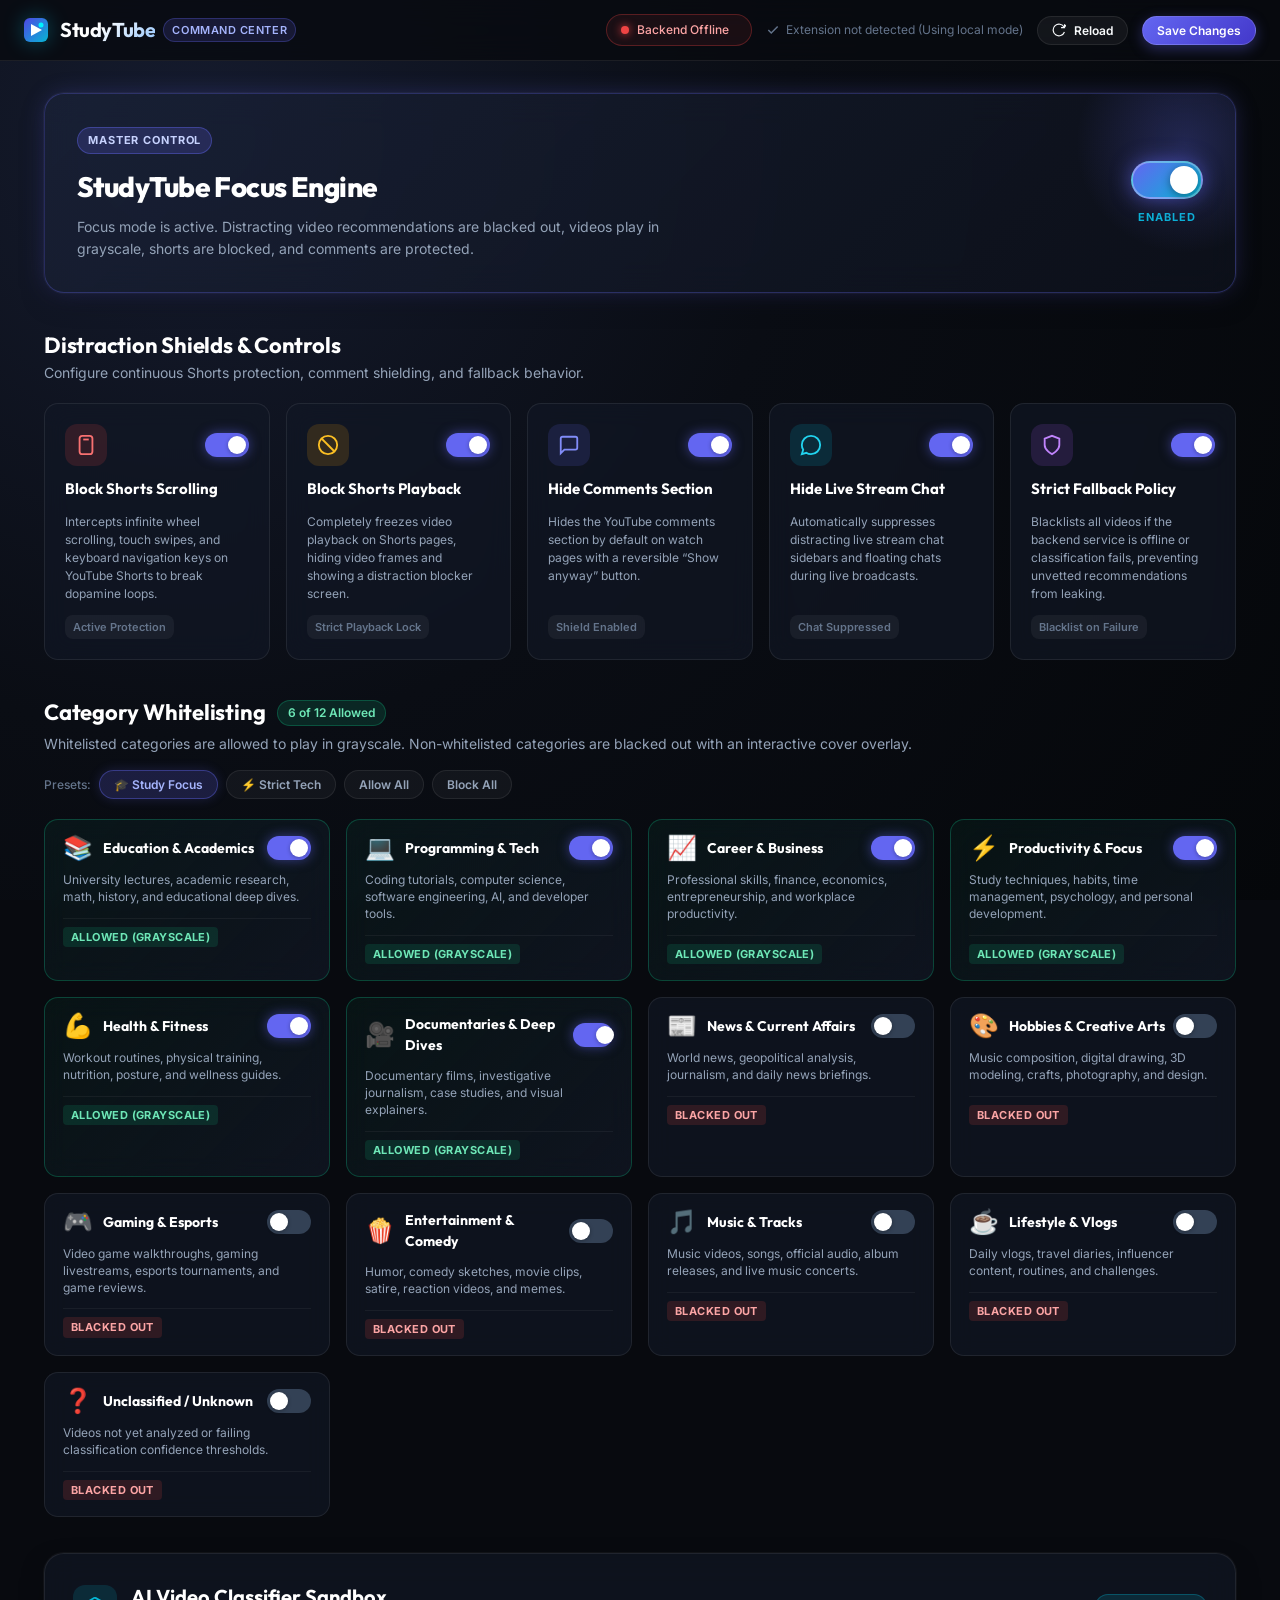
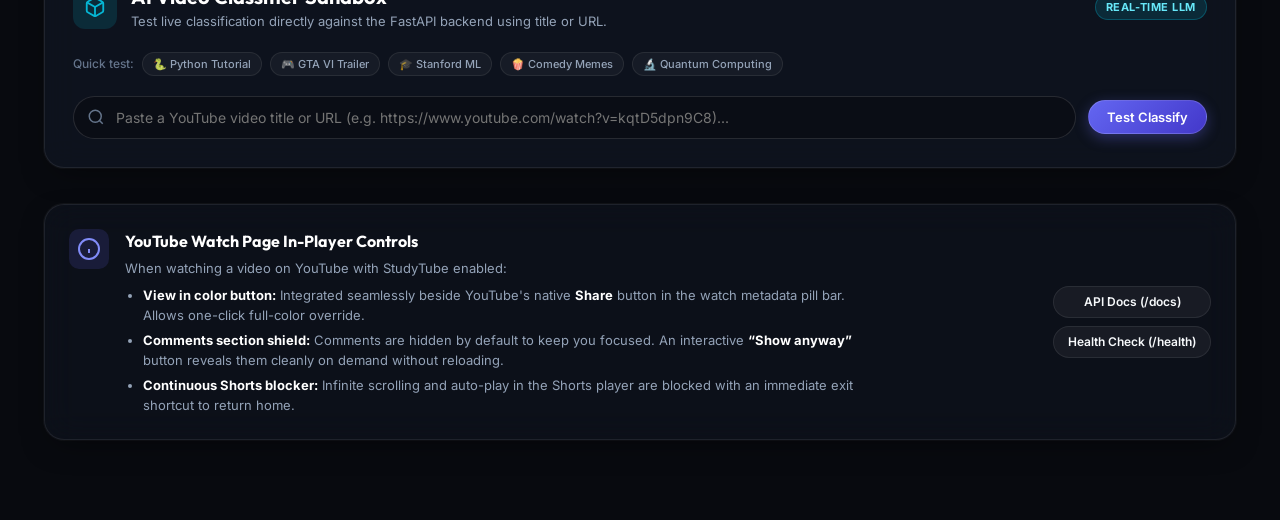
==== frontend/index.html @ 2fc5b1a6 "feat: integrate local LLM (Ollama), sequential queue, YouTube Shorts shield, and web dashboard" ====
<!DOCTYPE html>
<html lang="en">
<head>
  <meta charset="UTF-8">
  <meta name="viewport" content="width=device-width, initial-scale=1.0">
  <meta name="description" content="StudyTube Command Center — Control YouTube focus mode, shorts blocking, comments shield, and category whitelisting in real-time.">
  <meta name="studytube-app" content="true">
  <title>StudyTube — Focus & Extension Control Dashboard</title>
  <link rel="preconnect" href="https://fonts.googleapis.com">
  <link rel="preconnect" href="https://fonts.gstatic.com" crossorigin>
  <link href="https://fonts.googleapis.com/css2?family=Inter:wght@300;400;500;600;700;800&family=Outfit:wght@500;600;700;800&display=swap" rel="stylesheet">
  <link rel="stylesheet" href="style.css">
</head>
<body>
  <!-- Top Navigation Header -->
  <header class="app-header">
    <div class="header-container">
      <div class="brand-group">
        <div class="brand-logo">
          <svg width="24" height="24" viewBox="0 0 24 24" fill="none" xmlns="http://www.w3.org/2000/svg">
            <rect width="24" height="24" rx="6" fill="url(#logo-grad)"/>
            <path d="M7 6L18 12L7 18V6Z" fill="white"/>
            <circle cx="17" cy="7" r="2.5" fill="#00f2fe"/>
            <defs>
              <linearGradient id="logo-grad" x1="0" y1="0" x2="24" y2="24" gradientUnits="userSpaceOnUse">
                <stop stop-color="#4f46e5"/>
                <stop offset="1" stop-color="#06b6d4"/>
              </linearGradient>
            </defs>
          </svg>
        </div>
        <div class="brand-text">
          <h1 class="brand-title">StudyTube</h1>
          <span class="brand-badge">Command Center</span>
        </div>
      </div>

      <div class="header-actions">
        <!-- Live Connection Status Pill -->
        <div class="connection-status checking" id="connectionStatusPill" title="FastAPI Backend Health">
          <span class="status-indicator-dot"></span>
          <span class="status-label" id="connectionStatusLabel">Checking backend...</span>
          <span class="latency-label" id="connectionLatencyLabel"></span>
        </div>

        <!-- Sync Indicator -->
        <div class="sync-status" id="syncStatusIndicator">
          <svg width="14" height="14" viewBox="0 0 24 24" fill="none" stroke="currentColor" stroke-width="2.5">
            <polyline points="20 6 9 17 4 12"></polyline>
          </svg>
          <span id="syncStatusText">Synced with extension</span>
        </div>

        <!-- Action Buttons -->
        <button type="button" class="btn btn-secondary btn-sm" id="reloadSettingsBtn" title="Refresh settings from server">
          <svg width="14" height="14" viewBox="0 0 24 24" fill="none" stroke="currentColor" stroke-width="2">
            <path d="M21.5 2v6h-6M21.34 15.57a10 10 0 1 1-.57-8.38l5.67-5.67"/>
          </svg>
          Reload
        </button>
        <button type="button" class="btn btn-primary btn-sm" id="saveAllBtn">
          Save Changes
        </button>
      </div>
    </div>
  </header>

  <!-- Main Content Container -->
  <main class="main-layout">
    <!-- Master Switch Hero Card -->
    <section class="card hero-master-card" id="masterHeroCard">
      <div class="hero-master-content">
        <div class="hero-badge">Master Control</div>
        <h2 class="hero-master-title">StudyTube Focus Engine</h2>
        <p class="hero-master-desc" id="masterStatusDesc">
          Focus mode is active. Distracting video recommendations are blacked out, videos play in grayscale, shorts are blocked, and comments are protected.
        </p>
      </div>
      <div class="hero-master-switch-container">
        <label class="master-switch-label" for="studytubeEnabledToggle">
          <input type="checkbox" id="studytubeEnabledToggle" checked>
          <span class="master-switch-slider"></span>
        </label>
        <span class="master-state-text" id="masterStateText">ENABLED</span>
      </div>
    </section>

    <!-- Core Distraction Shields -->
    <section class="section-block">
      <div class="section-header-row">
        <div>
          <h2 class="section-title">Distraction Shields &amp; Controls</h2>
          <p class="section-subtitle">Configure continuous Shorts protection, comment shielding, and fallback behavior.</p>
        </div>
      </div>

      <div class="shields-grid">
        <!-- Shorts Scrolling Blocker -->
        <div class="shield-card">
          <div class="shield-header">
            <div class="shield-icon shield-icon-shorts">
              <svg width="22" height="22" viewBox="0 0 24 24" fill="none" stroke="currentColor" stroke-width="2">
                <rect x="5" y="2" width="14" height="20" rx="3"></rect>
                <line x1="12" y1="18" x2="12" y2="18.01"></line>
                <line x1="9" y1="6" x2="15" y2="6"></line>
              </svg>
            </div>
            <label class="toggle-switch">
              <input type="checkbox" id="blockShortsScrollToggle" checked>
              <span class="toggle-slider"></span>
            </label>
          </div>
          <h3 class="shield-title">Block Shorts Scrolling</h3>
          <p class="shield-desc">
            Intercepts infinite wheel scrolling, touch swipes, and keyboard navigation keys on YouTube Shorts to break dopamine loops.
          </p>
          <div class="shield-tag" id="tagShortsScroll">Active Protection</div>
        </div>

        <!-- Shorts Playback Blocker -->
        <div class="shield-card">
          <div class="shield-header">
            <div class="shield-icon shield-icon-playback">
              <svg width="22" height="22" viewBox="0 0 24 24" fill="none" stroke="currentColor" stroke-width="2">
                <circle cx="12" cy="12" r="10"></circle>
                <line x1="4.93" y1="4.93" x2="19.07" y2="19.07"></line>
              </svg>
            </div>
            <label class="toggle-switch">
              <input type="checkbox" id="blockShortsPlaybackToggle" checked>
              <span class="toggle-slider"></span>
            </label>
          </div>
          <h3 class="shield-title">Block Shorts Playback</h3>
          <p class="shield-desc">
            Completely freezes video playback on Shorts pages, hiding video frames and showing a distraction blocker screen.
          </p>
          <div class="shield-tag" id="tagShortsPlayback">Strict Playback Lock</div>
        </div>

        <!-- Comments Shield -->
        <div class="shield-card">
          <div class="shield-header">
            <div class="shield-icon shield-icon-comments">
              <svg width="22" height="22" viewBox="0 0 24 24" fill="none" stroke="currentColor" stroke-width="2">
                <path d="M21 15a2 2 0 0 1-2 2H7l-4 4V5a2 2 0 0 1 2-2h14a2 2 0 0 1 2 2z"></path>
              </svg>
            </div>
            <label class="toggle-switch">
              <input type="checkbox" id="hideCommentsToggle" checked>
              <span class="toggle-slider"></span>
            </label>
          </div>
          <h3 class="shield-title">Hide Comments Section</h3>
          <p class="shield-desc">
            Hides the YouTube comments section by default on watch pages with a reversible &ldquo;Show anyway&rdquo; button.
          </p>
          <div class="shield-tag" id="tagComments">Shield Enabled</div>
        </div>

        <!-- Live Chat Shield -->
        <div class="shield-card">
          <div class="shield-header">
            <div class="shield-icon shield-icon-chat">
              <svg width="22" height="22" viewBox="0 0 24 24" fill="none" stroke="currentColor" stroke-width="2">
                <path d="M12 2a10 10 0 0 0-10 10c0 1.9.5 3.7 1.5 5.2L2 22l4.9-1.5C8.3 21.5 10.1 22 12 22a10 10 0 0 0 10-10A10 10 0 0 0 12 2z"></path>
              </svg>
            </div>
            <label class="toggle-switch">
              <input type="checkbox" id="hideLiveChatToggle" checked>
              <span class="toggle-slider"></span>
            </label>
          </div>
          <h3 class="shield-title">Hide Live Stream Chat</h3>
          <p class="shield-desc">
            Automatically suppresses distracting live stream chat sidebars and floating chats during live broadcasts.
          </p>
          <div class="shield-tag" id="tagLiveChat">Chat Suppressed</div>
        </div>

        <!-- Strict Fallback Policy -->
        <div class="shield-card">
          <div class="shield-header">
            <div class="shield-icon shield-icon-fallback">
              <svg width="22" height="22" viewBox="0 0 24 24" fill="none" stroke="currentColor" stroke-width="2">
                <path d="M12 22s8-4 8-10V5l-8-3-8 3v7c0 6 8 10 8 10z"></path>
              </svg>
            </div>
            <label class="toggle-switch">
              <input type="checkbox" id="strictFallbackToggle" checked>
              <span class="toggle-slider"></span>
            </label>
          </div>
          <h3 class="shield-title">Strict Fallback Policy</h3>
          <p class="shield-desc">
            Blacklists all videos if the backend service is offline or classification fails, preventing unvetted recommendations from leaking.
          </p>
          <div class="shield-tag" id="tagFallback">Blacklist on Failure</div>
        </div>
      </div>
    </section>

    <!-- Category Whitelisting Management -->
    <section class="section-block">
      <div class="section-header-row">
        <div>
          <div class="title-with-badge">
            <h2 class="section-title">Category Whitelisting</h2>
            <span class="counter-badge" id="whitelistCounterBadge">6 of 12 Allowed</span>
          </div>
          <p class="section-subtitle">
            Whitelisted categories are allowed to play in grayscale. Non-whitelisted categories are blacked out with an interactive cover overlay.
          </p>
        </div>

        <!-- Presets Buttons -->
        <div class="presets-toolbar">
          <span class="presets-label">Presets:</span>
          <button type="button" class="preset-pill active" id="presetStudyBtn">🎓 Study Focus</button>
          <button type="button" class="preset-pill" id="presetStrictBtn">⚡ Strict Tech</button>
          <button type="button" class="preset-pill" id="presetAllowAllBtn">Allow All</button>
          <button type="button" class="preset-pill" id="presetBlockAllBtn">Block All</button>
        </div>
      </div>

      <!-- Categories Responsive Grid -->
      <div class="categories-grid" id="categoriesGrid">
        <!-- Rendered dynamically by app.js -->
      </div>
    </section>

    <!-- Live Classifier Sandbox & Testing Tool -->
    <section class="section-block">
      <div class="card sandbox-card">
        <div class="sandbox-header">
          <div class="sandbox-title-group">
            <div class="sandbox-icon">
              <svg width="22" height="22" viewBox="0 0 24 24" fill="none" stroke="currentColor" stroke-width="2">
                <path d="M21 16V8a2 2 0 0 0-1-1.73l-7-4a2 2 0 0 0-2 0l-7 4A2 2 0 0 0 3 8v8a2 2 0 0 0 1 1.73l7 4a2 2 0 0 0 2 0l7-4A2 2 0 0 0 21 16z"></path>
                <polyline points="3.27 6.96 12 12.01 20.73 6.96"></polyline>
                <line x1="12" y1="22.08" x2="12" y2="12"></line>
              </svg>
            </div>
            <div>
              <h2 class="sandbox-heading">AI Video Classifier Sandbox</h2>
              <p class="sandbox-subtext">Test live classification directly against the FastAPI backend using title or URL.</p>
            </div>
          </div>
          <span class="sandbox-badge">Real-Time LLM</span>
        </div>

        <!-- Quick Sample Chips -->
        <div class="sample-chips-row">
          <span class="sample-chips-label">Quick test:</span>
          <button type="button" class="sample-chip" data-title="Complete Python Tutorial for Beginners (Full Course)">🐍 Python Tutorial</button>
          <button type="button" class="sample-chip" data-title="Grand Theft Auto VI — Official Gameplay Trailer">🎮 GTA VI Trailer</button>
          <button type="button" class="sample-chip" data-title="Stanford CS229: Machine Learning Lecture 1">🎓 Stanford ML</button>
          <button type="button" class="sample-chip" data-title="Try Not To Laugh Challenge (Impossible Edition)">🍿 Comedy Memes</button>
          <button type="button" class="sample-chip" data-title="How Quantum Computers Actually Break Encryption">🔬 Quantum Computing</button>
        </div>

        <!-- Classifier Input Bar -->
        <form id="classifierForm" class="classifier-form">
          <div class="input-wrapper">
            <svg class="search-icon" width="18" height="18" viewBox="0 0 24 24" fill="none" stroke="currentColor" stroke-width="2">
              <circle cx="11" cy="11" r="8"></circle>
              <line x1="21" y1="21" x2="16.65" y2="16.65"></line>
            </svg>
            <input
              type="text"
              id="classifierInputTitle"
              class="classifier-input"
              placeholder="Paste a YouTube video title or URL (e.g. https://www.youtube.com/watch?v=kqtD5dpn9C8)..."
              required
            >
          </div>
          <button type="submit" class="btn btn-primary" id="classifierSubmitBtn">
            <span class="btn-text">Test Classify</span>
            <span class="btn-spinner hidden" id="classifierSpinner"></span>
          </button>
        </form>

        <!-- Classifier Result Output Box -->
        <div class="classifier-result-box hidden" id="classifierResultBox">
          <div class="result-header">
            <div class="result-category-meta">
              <span class="result-emoji" id="resultEmoji">📚</span>
              <div>
                <div class="result-category-name" id="resultCategoryName">Education &amp; Academics</div>
                <div class="result-category-id" id="resultCategoryId">education_academics</div>
              </div>
            </div>
            <div class="result-decision-tag" id="resultDecisionTag">ALLOWED</div>
          </div>

          <div class="result-metrics-grid">
            <div class="metric-card">
              <span class="metric-label">Confidence</span>
              <div class="confidence-bar-wrapper">
                <div class="confidence-bar-fill" id="confidenceBarFill" style="width: 85%;"></div>
              </div>
              <span class="metric-value" id="resultConfidenceVal">85%</span>
            </div>
            <div class="metric-card">
              <span class="metric-label">Extension Action</span>
              <span class="metric-value action-value" id="resultActionVal">Grayscale Playback</span>
            </div>
            <div class="metric-card">
              <span class="metric-label">Inference Latency</span>
              <span class="metric-value latency-value" id="resultLatencyVal">24ms</span>
            </div>
          </div>
        </div>
      </div>
    </section>

    <!-- YouTube UI Integration Notice & Documentation -->
    <section class="section-block">
      <div class="card info-card">
        <div class="info-card-content">
          <div class="info-icon">
            <svg width="24" height="24" viewBox="0 0 24 24" fill="none" stroke="currentColor" stroke-width="2">
              <circle cx="12" cy="12" r="10"></circle>
              <line x1="12" y1="16" x2="12" y2="12"></line>
              <line x1="12" y1="8" x2="12.01" y2="8"></line>
            </svg>
          </div>
          <div>
            <h3 class="info-title">YouTube Watch Page In-Player Controls</h3>
            <p class="info-desc">
              When watching a video on YouTube with StudyTube enabled:
            </p>
            <ul class="info-bullets">
              <li><strong>View in color button:</strong> Integrated seamlessly beside YouTube's native <strong>Share</strong> button in the watch metadata pill bar. Allows one-click full-color override.</li>
              <li><strong>Comments section shield:</strong> Comments are hidden by default to keep you focused. An interactive <strong>&ldquo;Show anyway&rdquo;</strong> button reveals them cleanly on demand without reloading.</li>
              <li><strong>Continuous Shorts blocker:</strong> Infinite scrolling and auto-play in the Shorts player are blocked with an immediate exit shortcut to return home.</li>
            </ul>
          </div>
        </div>
        <div class="info-card-actions">
          <a href="/docs" target="_blank" class="btn btn-secondary btn-sm">API Docs (/docs)</a>
          <a href="/health" target="_blank" class="btn btn-secondary btn-sm">Health Check (/health)</a>
        </div>
      </div>
    </section>
  </main>

  <!-- Sticky Bottom Toast Notification -->
  <div class="toast-notification hidden" id="toastNotification">
    <svg width="18" height="18" viewBox="0 0 24 24" fill="none" stroke="currentColor" stroke-width="2">
      <polyline points="20 6 9 17 4 12"></polyline>
    </svg>
    <span id="toastMessage">Settings saved and synced with extension!</span>
  </div>

  <script src="app.js"></script>
</body>
</html>
---- frontend/style.css ----
/* StudyTube Frontend Dashboard — Modern Dark Mode Glassmorphism Design System */

:root {
  --bg-dark: #080a0f;
  --bg-gradient: radial-gradient(circle at 15% 15%, #151b2e 0%, #0a0d14 45%, #05070a 100%);
  --surface-card: rgba(18, 24, 38, 0.65);
  --surface-card-hover: rgba(26, 34, 52, 0.85);
  --surface-border: rgba(255, 255, 255, 0.08);
  --surface-border-hover: rgba(99, 102, 241, 0.35);

  --accent-indigo: #6366f1;
  --accent-indigo-hover: #4f46e5;
  --accent-cyan: #06b6d4;
  --accent-cyan-glow: rgba(6, 182, 212, 0.35);
  --accent-emerald: #10b981;
  --accent-emerald-glow: rgba(16, 185, 129, 0.25);
  --accent-ruby: #ef4444;
  --accent-ruby-glow: rgba(239, 68, 68, 0.2);
  --accent-amber: #f59e0b;

  --text-primary: #f8fafc;
  --text-secondary: #94a3b8;
  --text-muted: #64748b;

  --radius-sm: 8px;
  --radius-md: 14px;
  --radius-lg: 20px;
  --radius-pill: 9999px;

  --font-body: 'Inter', -apple-system, BlinkMacSystemFont, 'Segoe UI', Roboto, sans-serif;
  --font-heading: 'Outfit', 'Inter', -apple-system, sans-serif;

  --shadow-card: 0 10px 30px -10px rgba(0, 0, 0, 0.5), 0 0 1px 1px rgba(255, 255, 255, 0.05);
  --shadow-glow: 0 0 25px -5px rgba(99, 102, 241, 0.35);
}

*, *::before, *::after {
  box-sizing: border-box;
  margin: 0;
  padding: 0;
}

body {
  font-family: var(--font-body);
  background: var(--bg-dark);
  background-image: var(--bg-gradient);
  background-attachment: fixed;
  color: var(--text-primary);
  min-height: 100vh;
  line-height: 1.5;
  -webkit-font-smoothing: antialiased;
}

/* 1. Header Navigation Bar */
.app-header {
  position: sticky;
  top: 0;
  z-index: 100;
  backdrop-filter: blur(20px);
  -webkit-backdrop-filter: blur(20px);
  background: rgba(8, 10, 15, 0.8);
  border-bottom: 1px solid var(--surface-border);
  padding: 14px 24px;
}

.header-container {
  max-width: 1240px;
  margin: 0 auto;
  display: flex;
  align-items: center;
  justify-content: space-between;
  gap: 16px;
}

.brand-group {
  display: flex;
  align-items: center;
  gap: 12px;
}

.brand-logo {
  display: flex;
  align-items: center;
  justify-content: center;
  filter: drop-shadow(0 0 10px var(--accent-cyan-glow));
}

.brand-text {
  display: flex;
  align-items: center;
  gap: 8px;
}

.brand-title {
  font-family: var(--font-heading);
  font-size: 20px;
  font-weight: 700;
  letter-spacing: -0.02em;
  background: linear-gradient(135deg, #ffffff 40%, #93c5fd 100%);
  -webkit-background-clip: text;
  -webkit-text-fill-color: transparent;
}

.brand-badge {
  font-size: 11px;
  font-weight: 600;
  text-transform: uppercase;
  letter-spacing: 0.05em;
  padding: 3px 8px;
  border-radius: var(--radius-pill);
  background: rgba(99, 102, 241, 0.15);
  color: #a5b4fc;
  border: 1px solid rgba(99, 102, 241, 0.3);
}

.header-actions {
  display: flex;
  align-items: center;
  gap: 14px;
}

/* Connection Status Pill */
.connection-status {
  display: inline-flex;
  align-items: center;
  gap: 8px;
  padding: 6px 14px;
  border-radius: var(--radius-pill);
  background: rgba(255, 255, 255, 0.04);
  border: 1px solid var(--surface-border);
  font-size: 12px;
  font-weight: 500;
  transition: all 0.25s ease;
}

.status-indicator-dot {
  width: 8px;
  height: 8px;
  border-radius: 50%;
  background: var(--text-muted);
}

.connection-status.connected {
  border-color: rgba(16, 185, 129, 0.3);
  background: rgba(16, 185, 129, 0.08);
  color: #a7f3d0;
}

.connection-status.connected .status-indicator-dot {
  background: var(--accent-emerald);
  box-shadow: 0 0 10px var(--accent-emerald);
  animation: pulse-dot 2s infinite;
}

.connection-status.disconnected {
  border-color: rgba(239, 68, 68, 0.3);
  background: rgba(239, 68, 68, 0.08);
  color: #fca5a5;
}

.connection-status.disconnected .status-indicator-dot {
  background: var(--accent-ruby);
  box-shadow: 0 0 8px var(--accent-ruby);
}

.latency-label {
  font-size: 10px;
  opacity: 0.75;
  font-family: monospace;
}

/* Sync Status Indicator */
.sync-status {
  display: flex;
  align-items: center;
  gap: 6px;
  font-size: 12px;
  color: var(--text-muted);
  transition: color 0.2s ease;
}

.sync-status.saved {
  color: var(--accent-emerald);
}

.sync-status.saving {
  color: var(--accent-amber);
}

/* Buttons */
.btn {
  display: inline-flex;
  align-items: center;
  justify-content: center;
  gap: 8px;
  font-family: var(--font-body);
  font-size: 13px;
  font-weight: 600;
  padding: 8px 18px;
  border-radius: var(--radius-pill);
  border: 1px solid transparent;
  cursor: pointer;
  transition: all 0.2s cubic-bezier(0.16, 1, 0.3, 1);
  text-decoration: none;
  white-space: nowrap;
}

.btn:active {
  transform: scale(0.97);
}

.btn-sm {
  padding: 6px 14px;
  font-size: 12px;
}

.btn-primary {
  background: linear-gradient(135deg, var(--accent-indigo) 0%, #4338ca 100%);
  color: #ffffff;
  box-shadow: 0 4px 14px rgba(99, 102, 241, 0.35);
  border-color: rgba(255, 255, 255, 0.15);
}

.btn-primary:hover {
  background: linear-gradient(135deg, #7175f3 0%, var(--accent-indigo) 100%);
  box-shadow: 0 6px 20px rgba(99, 102, 241, 0.5);
  transform: translateY(-1px);
}

.btn-secondary {
  background: rgba(255, 255, 255, 0.05);
  color: var(--text-primary);
  border-color: var(--surface-border);
}

.btn-secondary:hover {
  background: rgba(255, 255, 255, 0.1);
  border-color: rgba(255, 255, 255, 0.2);
}

/* 2. Main Layout */
.main-layout {
  max-width: 1240px;
  margin: 32px auto 80px auto;
  padding: 0 24px;
  display: flex;
  flex-direction: column;
  gap: 36px;
}

/* Cards Base */
.card {
  background: var(--surface-card);
  backdrop-filter: blur(16px);
  -webkit-backdrop-filter: blur(16px);
  border: 1px solid var(--surface-border);
  border-radius: var(--radius-lg);
  box-shadow: var(--shadow-card);
  transition: border-color 0.25s ease, box-shadow 0.25s ease;
}

/* 3. Hero Master Card */
.hero-master-card {
  position: relative;
  overflow: hidden;
  padding: 32px;
  display: flex;
  align-items: center;
  justify-content: space-between;
  gap: 24px;
  background: linear-gradient(135deg, rgba(26, 34, 56, 0.75) 0%, rgba(13, 17, 27, 0.85) 100%);
  border: 1px solid rgba(99, 102, 241, 0.3);
  box-shadow: var(--shadow-glow), var(--shadow-card);
}

.hero-master-card::before {
  content: '';
  position: absolute;
  top: -60px;
  right: -60px;
  width: 220px;
  height: 220px;
  border-radius: 50%;
  background: radial-gradient(circle, rgba(99, 102, 241, 0.25) 0%, transparent 70%);
  pointer-events: none;
}

.hero-badge {
  display: inline-block;
  font-size: 11px;
  font-weight: 700;
  text-transform: uppercase;
  letter-spacing: 0.08em;
  padding: 4px 10px;
  border-radius: var(--radius-pill);
  background: rgba(99, 102, 241, 0.2);
  color: #c7d2fe;
  border: 1px solid rgba(99, 102, 241, 0.4);
  margin-bottom: 12px;
}

.hero-master-title {
  font-family: var(--font-heading);
  font-size: 28px;
  font-weight: 800;
  letter-spacing: -0.02em;
  color: #ffffff;
  margin-bottom: 8px;
}

.hero-master-desc {
  font-size: 14px;
  color: var(--text-secondary);
  max-width: 640px;
  line-height: 1.6;
}

.hero-master-switch-container {
  display: flex;
  flex-direction: column;
  align-items: center;
  gap: 10px;
  flex-shrink: 0;
}

/* Master Giant Switch */
.master-switch-label {
  position: relative;
  display: inline-block;
  width: 72px;
  height: 38px;
  cursor: pointer;
}

.master-switch-label input {
  opacity: 0;
  width: 0;
  height: 0;
}

.master-switch-slider {
  position: absolute;
  inset: 0;
  background-color: #334155;
  border-radius: 38px;
  transition: all 0.3s cubic-bezier(0.16, 1, 0.3, 1);
  border: 2px solid rgba(255, 255, 255, 0.1);
}

.master-switch-slider::before {
  position: absolute;
  content: "";
  height: 28px;
  width: 28px;
  left: 3px;
  top: 3px;
  background-color: white;
  border-radius: 50%;
  transition: all 0.3s cubic-bezier(0.16, 1, 0.3, 1);
  box-shadow: 0 2px 8px rgba(0, 0, 0, 0.4);
}

.master-switch-label input:checked + .master-switch-slider {
  background: linear-gradient(135deg, var(--accent-indigo) 0%, var(--accent-cyan) 100%);
  box-shadow: 0 0 20px rgba(99, 102, 241, 0.6);
  border-color: rgba(255, 255, 255, 0.3);
}

.master-switch-label input:checked + .master-switch-slider::before {
  transform: translateX(34px);
}

.master-state-text {
  font-size: 11px;
  font-weight: 700;
  letter-spacing: 0.08em;
  color: var(--accent-cyan);
}

/* 4. Section Blocks */
.section-block {
  display: flex;
  flex-direction: column;
  gap: 20px;
}

.section-header-row {
  display: flex;
  align-items: flex-end;
  justify-content: space-between;
  flex-wrap: wrap;
  gap: 16px;
}

.title-with-badge {
  display: flex;
  align-items: center;
  gap: 12px;
  margin-bottom: 4px;
}

.section-title {
  font-family: var(--font-heading);
  font-size: 22px;
  font-weight: 700;
  letter-spacing: -0.01em;
  color: #ffffff;
}

.section-subtitle {
  font-size: 14px;
  color: var(--text-secondary);
}

.counter-badge {
  font-size: 12px;
  font-weight: 600;
  padding: 3px 10px;
  border-radius: var(--radius-pill);
  background: rgba(16, 185, 129, 0.15);
  color: #6ee7b7;
  border: 1px solid rgba(16, 185, 129, 0.3);
}

/* 5. Shields Grid */
.shields-grid {
  display: grid;
  grid-template-columns: repeat(auto-fit, minmax(220px, 1fr));
  gap: 16px;
}

.shield-card {
  background: var(--surface-card);
  backdrop-filter: blur(12px);
  -webkit-backdrop-filter: blur(12px);
  border: 1px solid var(--surface-border);
  border-radius: var(--radius-md);
  padding: 20px;
  display: flex;
  flex-direction: column;
  gap: 12px;
  transition: all 0.25s ease;
  position: relative;
}

.shield-card:hover {
  background: var(--surface-card-hover);
  border-color: var(--surface-border-hover);
  transform: translateY(-2px);
  box-shadow: 0 8px 24px rgba(0, 0, 0, 0.3);
}

.shield-header {
  display: flex;
  align-items: center;
  justify-content: space-between;
}

.shield-icon {
  width: 42px;
  height: 42px;
  border-radius: 12px;
  display: flex;
  align-items: center;
  justify-content: center;
}

.shield-icon-shorts {
  background: rgba(239, 68, 68, 0.15);
  color: #f87171;
}

.shield-icon-playback {
  background: rgba(245, 158, 11, 0.15);
  color: #fbbf24;
}

.shield-icon-comments {
  background: rgba(99, 102, 241, 0.15);
  color: #818cf8;
}

.shield-icon-chat {
  background: rgba(6, 182, 212, 0.15);
  color: #22d3ee;
}

.shield-icon-fallback {
  background: rgba(168, 85, 247, 0.15);
  color: #c084fc;
}

.shield-title {
  font-family: var(--font-heading);
  font-size: 15px;
  font-weight: 700;
  color: #ffffff;
}

.shield-desc {
  font-size: 12px;
  color: var(--text-secondary);
  line-height: 1.5;
  flex-grow: 1;
}

.shield-tag {
  font-size: 11px;
  font-weight: 600;
  padding: 4px 8px;
  border-radius: var(--radius-sm);
  background: rgba(255, 255, 255, 0.05);
  color: var(--text-muted);
  width: fit-content;
  transition: all 0.2s ease;
}

.shield-card.active .shield-tag {
  background: rgba(16, 185, 129, 0.15);
  color: #6ee7b7;
  border: 1px solid rgba(16, 185, 129, 0.25);
}

/* Generic Toggle Switch */
.toggle-switch {
  position: relative;
  display: inline-block;
  width: 44px;
  height: 24px;
  cursor: pointer;
}

.toggle-switch input {
  opacity: 0;
  width: 0;
  height: 0;
}

.toggle-slider {
  position: absolute;
  inset: 0;
  background-color: #334155;
  border-radius: 24px;
  transition: all 0.25s cubic-bezier(0.16, 1, 0.3, 1);
}

.toggle-slider::before {
  position: absolute;
  content: "";
  height: 18px;
  width: 18px;
  left: 3px;
  top: 3px;
  background-color: white;
  border-radius: 50%;
  transition: all 0.25s cubic-bezier(0.16, 1, 0.3, 1);
  box-shadow: 0 1px 4px rgba(0, 0, 0, 0.3);
}

.toggle-switch input:checked + .toggle-slider {
  background: var(--accent-indigo);
  box-shadow: 0 0 12px rgba(99, 102, 241, 0.5);
}

.toggle-switch input:checked + .toggle-slider::before {
  transform: translateX(20px);
}

/* 6. Category Whitelist Section */
.presets-toolbar {
  display: flex;
  align-items: center;
  gap: 8px;
  flex-wrap: wrap;
}

.presets-label {
  font-size: 12px;
  color: var(--text-muted);
  font-weight: 500;
}

.preset-pill {
  font-family: var(--font-body);
  font-size: 12px;
  font-weight: 600;
  padding: 6px 14px;
  border-radius: var(--radius-pill);
  border: 1px solid var(--surface-border);
  background: rgba(255, 255, 255, 0.04);
  color: var(--text-secondary);
  cursor: pointer;
  transition: all 0.2s ease;
}

.preset-pill:hover {
  background: rgba(255, 255, 255, 0.08);
  color: #ffffff;
  border-color: rgba(255, 255, 255, 0.2);
}

.preset-pill.active {
  background: rgba(99, 102, 241, 0.2);
  color: #a5b4fc;
  border-color: rgba(99, 102, 241, 0.4);
  box-shadow: 0 0 12px rgba(99, 102, 241, 0.2);
}

.categories-grid {
  display: grid;
  grid-template-columns: repeat(auto-fill, minmax(270px, 1fr));
  gap: 16px;
}

.category-card {
  background: var(--surface-card);
  backdrop-filter: blur(12px);
  -webkit-backdrop-filter: blur(12px);
  border: 1px solid var(--surface-border);
  border-radius: var(--radius-md);
  padding: 16px 18px;
  display: flex;
  flex-direction: column;
  gap: 12px;
  transition: all 0.2s ease;
  cursor: pointer;
  user-select: none;
}

.category-card:hover {
  background: var(--surface-card-hover);
  border-color: rgba(255, 255, 255, 0.16);
  transform: translateY(-2px);
}

.category-card.whitelisted {
  border-color: rgba(16, 185, 129, 0.3);
  background: linear-gradient(135deg, rgba(16, 185, 129, 0.06) 0%, rgba(18, 24, 38, 0.7) 100%);
}

.category-card.whitelisted:hover {
  border-color: rgba(16, 185, 129, 0.5);
  box-shadow: 0 4px 16px rgba(16, 185, 129, 0.15);
}

.category-card-top {
  display: flex;
  align-items: center;
  justify-content: space-between;
}

.category-info-group {
  display: flex;
  align-items: center;
  gap: 10px;
}

.category-emoji {
  font-size: 24px;
  line-height: 1;
}

.category-title {
  font-family: var(--font-heading);
  font-size: 14px;
  font-weight: 700;
  color: #ffffff;
}

.category-desc {
  font-size: 12px;
  color: var(--text-secondary);
  line-height: 1.4;
}

.category-status-row {
  display: flex;
  align-items: center;
  justify-content: space-between;
  padding-top: 8px;
  border-top: 1px solid rgba(255, 255, 255, 0.05);
}

.category-badge-status {
  font-size: 11px;
  font-weight: 700;
  letter-spacing: 0.04em;
  padding: 2px 8px;
  border-radius: 4px;
  text-transform: uppercase;
}

.category-card.whitelisted .category-badge-status {
  background: rgba(16, 185, 129, 0.15);
  color: #6ee7b7;
}

.category-card:not(.whitelisted) .category-badge-status {
  background: rgba(239, 68, 68, 0.15);
  color: #fca5a5;
}

/* 7. Sandbox Testing Tool */
.sandbox-card {
  padding: 28px;
  display: flex;
  flex-direction: column;
  gap: 20px;
}

.sandbox-header {
  display: flex;
  align-items: center;
  justify-content: space-between;
  flex-wrap: wrap;
  gap: 16px;
}

.sandbox-title-group {
  display: flex;
  align-items: center;
  gap: 14px;
}

.sandbox-icon {
  width: 44px;
  height: 44px;
  border-radius: 12px;
  background: rgba(6, 182, 212, 0.15);
  color: var(--accent-cyan);
  display: flex;
  align-items: center;
  justify-content: center;
}

.sandbox-heading {
  font-family: var(--font-heading);
  font-size: 20px;
  font-weight: 700;
  color: #ffffff;
}

.sandbox-subtext {
  font-size: 13px;
  color: var(--text-secondary);
}

.sandbox-badge {
  font-size: 11px;
  font-weight: 700;
  letter-spacing: 0.05em;
  text-transform: uppercase;
  padding: 4px 10px;
  border-radius: var(--radius-pill);
  background: rgba(6, 182, 212, 0.15);
  color: #67e8f9;
  border: 1px solid rgba(6, 182, 212, 0.3);
}

.sample-chips-row {
  display: flex;
  align-items: center;
  gap: 8px;
  flex-wrap: wrap;
}

.sample-chips-label {
  font-size: 12px;
  color: var(--text-muted);
  font-weight: 500;
}

.sample-chip {
  font-family: var(--font-body);
  font-size: 11px;
  font-weight: 500;
  padding: 4px 10px;
  border-radius: var(--radius-pill);
  border: 1px solid rgba(255, 255, 255, 0.08);
  background: rgba(255, 255, 255, 0.04);
  color: var(--text-secondary);
  cursor: pointer;
  transition: all 0.15s ease;
}

.sample-chip:hover {
  background: rgba(99, 102, 241, 0.15);
  border-color: rgba(99, 102, 241, 0.3);
  color: #ffffff;
}

/* Classifier Form */
.classifier-form {
  display: flex;
  gap: 12px;
  align-items: center;
}

.input-wrapper {
  position: relative;
  flex-grow: 1;
  display: flex;
  align-items: center;
}

.search-icon {
  position: absolute;
  left: 14px;
  color: var(--text-muted);
  pointer-events: none;
}

.classifier-input {
  width: 100%;
  font-family: var(--font-body);
  font-size: 14px;
  padding: 12px 14px 12px 42px;
  background: rgba(10, 13, 20, 0.8);
  border: 1px solid rgba(255, 255, 255, 0.12);
  border-radius: var(--radius-pill);
  color: #ffffff;
  outline: none;
  transition: all 0.2s ease;
}

.classifier-input:focus {
  border-color: var(--accent-indigo);
  box-shadow: 0 0 16px rgba(99, 102, 241, 0.3);
}

/* Result Box */
.classifier-result-box {
  background: rgba(10, 14, 23, 0.9);
  border: 1px solid rgba(99, 102, 241, 0.3);
  border-radius: var(--radius-md);
  padding: 20px;
  display: flex;
  flex-direction: column;
  gap: 16px;
  animation: slide-down 0.25s ease-out;
}

.result-header {
  display: flex;
  align-items: center;
  justify-content: space-between;
}

.result-category-meta {
  display: flex;
  align-items: center;
  gap: 12px;
}

.result-emoji {
  font-size: 32px;
}

.result-category-name {
  font-family: var(--font-heading);
  font-size: 18px;
  font-weight: 700;
  color: #ffffff;
}

.result-category-id {
  font-family: monospace;
  font-size: 12px;
  color: var(--accent-cyan);
}

.result-decision-tag {
  font-size: 12px;
  font-weight: 800;
  letter-spacing: 0.05em;
  padding: 6px 14px;
  border-radius: var(--radius-pill);
  text-transform: uppercase;
}

.result-decision-tag.allowed {
  background: rgba(16, 185, 129, 0.2);
  color: #6ee7b7;
  border: 1px solid rgba(16, 185, 129, 0.4);
}

.result-decision-tag.blacked-out {
  background: rgba(239, 68, 68, 0.2);
  color: #fca5a5;
  border: 1px solid rgba(239, 68, 68, 0.4);
}

.result-metrics-grid {
  display: grid;
  grid-template-columns: repeat(3, 1fr);
  gap: 12px;
}

.metric-card {
  background: rgba(255, 255, 255, 0.03);
  border: 1px solid rgba(255, 255, 255, 0.06);
  border-radius: var(--radius-sm);
  padding: 12px;
  display: flex;
  flex-direction: column;
  gap: 6px;
}

.metric-label {
  font-size: 11px;
  font-weight: 600;
  color: var(--text-muted);
  text-transform: uppercase;
  letter-spacing: 0.05em;
}

.confidence-bar-wrapper {
  height: 6px;
  background: rgba(255, 255, 255, 0.1);
  border-radius: 3px;
  overflow: hidden;
}

.confidence-bar-fill {
  height: 100%;
  background: linear-gradient(90deg, var(--accent-indigo) 0%, var(--accent-cyan) 100%);
  border-radius: 3px;
  transition: width 0.4s ease;
}

.metric-value {
  font-size: 14px;
  font-weight: 700;
  color: #ffffff;
}

.action-value {
  color: #a5b4fc;
}

.latency-value {
  color: #6ee7b7;
  font-family: monospace;
}

/* 8. Info Card & Documentation */
.info-card {
  padding: 24px;
  display: flex;
  align-items: center;
  justify-content: space-between;
  gap: 24px;
  flex-wrap: wrap;
  background: rgba(15, 20, 32, 0.6);
}

.info-card-content {
  display: flex;
  align-items: flex-start;
  gap: 16px;
  max-width: 820px;
}

.info-icon {
  width: 40px;
  height: 40px;
  border-radius: 10px;
  background: rgba(99, 102, 241, 0.15);
  color: #818cf8;
  display: flex;
  align-items: center;
  justify-content: center;
  flex-shrink: 0;
}

.info-title {
  font-family: var(--font-heading);
  font-size: 16px;
  font-weight: 700;
  color: #ffffff;
  margin-bottom: 6px;
}

.info-desc {
  font-size: 13px;
  color: var(--text-secondary);
  margin-bottom: 8px;
}

.info-bullets {
  padding-left: 18px;
  font-size: 13px;
  color: var(--text-secondary);
  display: flex;
  flex-direction: column;
  gap: 6px;
}

.info-bullets strong {
  color: #ffffff;
}

.info-card-actions {
  display: flex;
  flex-direction: column;
  gap: 8px;
}

/* 9. Toast Notification */
.toast-notification {
  position: fixed;
  bottom: 24px;
  right: 24px;
  z-index: 999;
  display: flex;
  align-items: center;
  gap: 10px;
  padding: 12px 20px;
  background: #10b981;
  color: #064e3b;
  font-size: 13px;
  font-weight: 600;
  border-radius: var(--radius-pill);
  box-shadow: 0 10px 25px rgba(16, 185, 129, 0.4);
  transition: all 0.3s cubic-bezier(0.16, 1, 0.3, 1);
  transform: translateY(0);
  opacity: 1;
}

.toast-notification.hidden {
  opacity: 0;
  transform: translateY(20px);
  pointer-events: none;
}

/* Utility Helpers */
.hidden {
  display: none !important;
}

.btn-spinner {
  width: 14px;
  height: 14px;
  border: 2px solid rgba(255, 255, 255, 0.3);
  border-top-color: #ffffff;
  border-radius: 50%;
  animation: spin 0.6s linear infinite;
}

/* Animations */
@keyframes spin {
  to { transform: rotate(360deg); }
}

@keyframes pulse-dot {
  0%, 100% { opacity: 1; transform: scale(1); }
  50% { opacity: 0.6; transform: scale(0.9); }
}

@keyframes slide-down {
  from { opacity: 0; transform: translateY(-8px); }
  to { opacity: 1; transform: translateY(0); }
}

/* Responsive Breakpoints */
@media (max-width: 768px) {
  .hero-master-card {
    flex-direction: column;
    align-items: flex-start;
  }
  .hero-master-switch-container {
    flex-direction: row;
    width: 100%;
    justify-content: space-between;
  }
  .classifier-form {
    flex-direction: column;
  }
  .classifier-form .btn {
    width: 100%;
  }
  .result-metrics-grid {
    grid-template-columns: 1fr;
  }
}
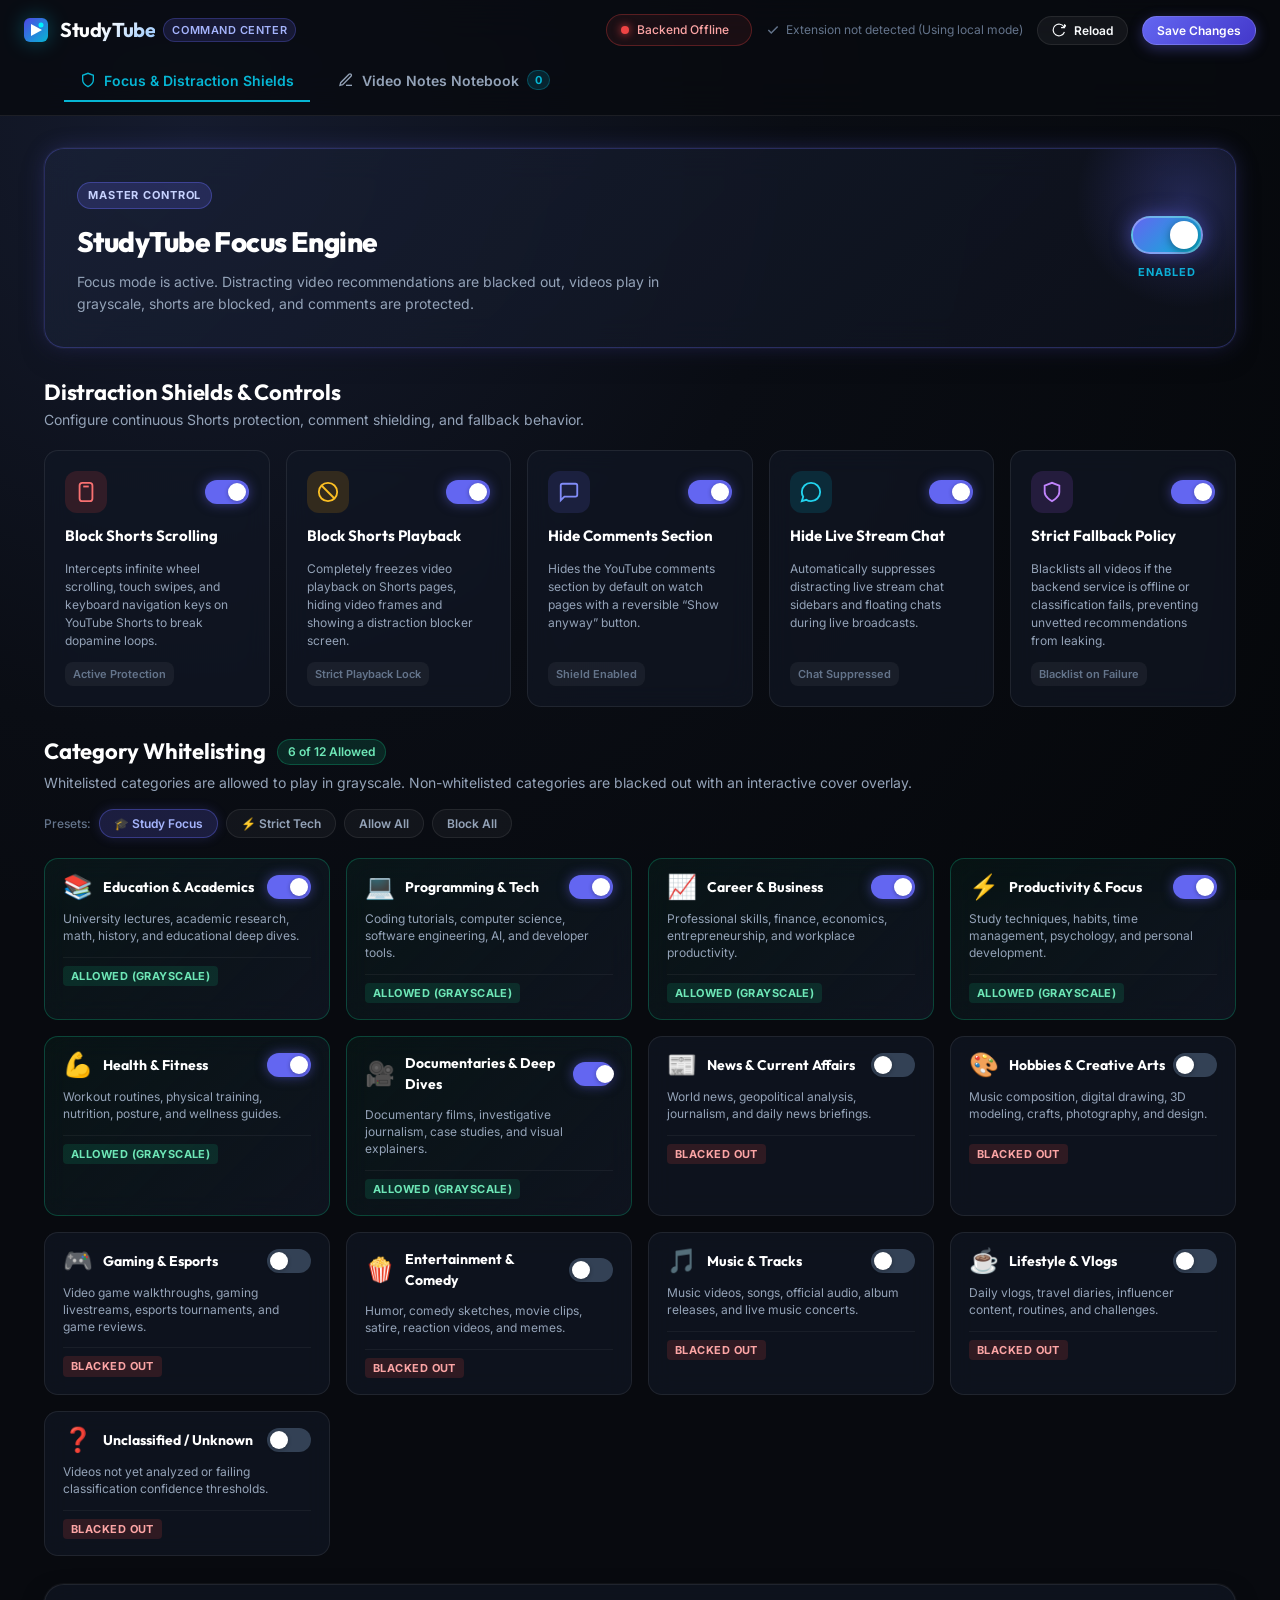
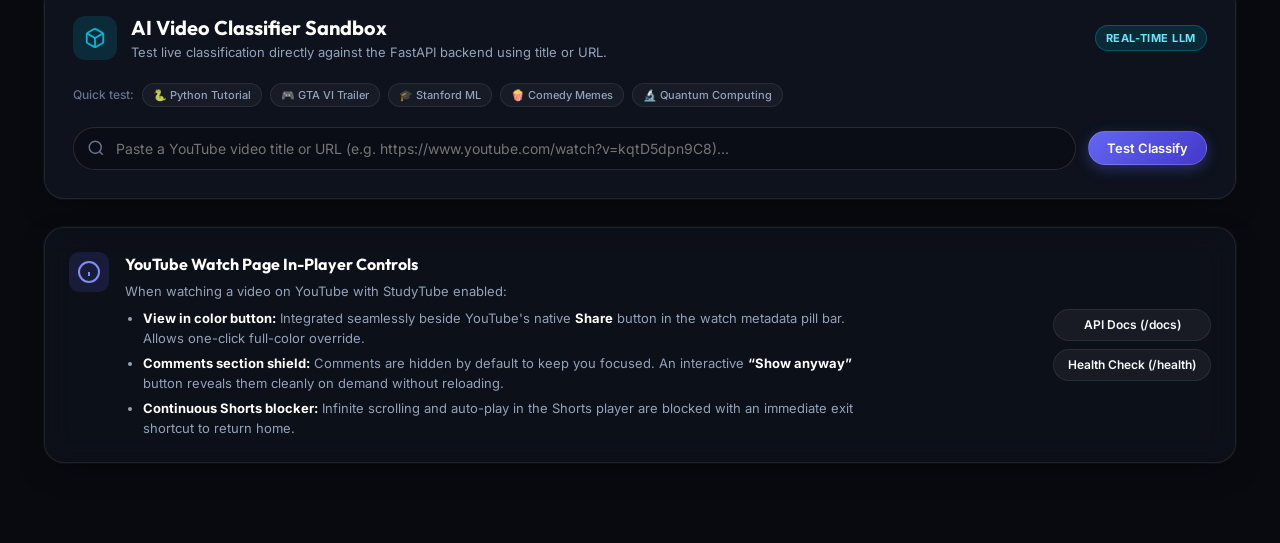
==== commit 20c3986d: "feat: video notes taking with SQLite storage, YouTube watch sidebar UI, and video-wise dashboard not" ====
--- a/frontend/index.html
+++ b/frontend/index.html
@@ -63,10 +63,32 @@
         </button>
       </div>
     </div>
+
+    <!-- Top Navigation Tabs -->
+    <div class="nav-tabs-wrapper">
+      <nav class="nav-tabs-container">
+        <button type="button" class="tab-btn active" id="tabShieldsBtn" data-target="shieldsView">
+          <svg width="16" height="16" viewBox="0 0 24 24" fill="none" stroke="currentColor" stroke-width="2">
+            <path d="M12 22s8-4 8-10V5l-8-3-8 3v7c0 6 8 10 8 10z"></path>
+          </svg>
+          <span>Focus &amp; Distraction Shields</span>
+        </button>
+        <button type="button" class="tab-btn" id="tabNotesBtn" data-target="notesView">
+          <svg width="16" height="16" viewBox="0 0 24 24" fill="none" stroke="currentColor" stroke-width="2">
+            <path d="M12 20h9"></path>
+            <path d="M16.5 3.5a2.121 2.121 0 0 1 3 3L7 19l-4 1 1-4L16.5 3.5z"></path>
+          </svg>
+          <span>Video Notes Notebook</span>
+          <span class="tab-counter-badge" id="globalNotesCountBadge">0</span>
+        </button>
+      </nav>
+    </div>
   </header>
 
   <!-- Main Content Container -->
   <main class="main-layout">
+    <!-- View Panel 1: Distraction Shields -->
+    <div id="shieldsView" class="view-panel active">
     <!-- Master Switch Hero Card -->
     <section class="card hero-master-card" id="masterHeroCard">
       <div class="hero-master-content">
@@ -343,7 +365,195 @@
         </div>
       </div>
     </section>
+    </div>
+    <!-- End View Panel 1 (shieldsView) -->
+
+    <!-- View Panel 2: Video Notes Notebook -->
+    <div id="notesView" class="view-panel hidden">
+      <!-- Notes Hero Block -->
+      <section class="card notes-hero-card">
+        <div class="notes-hero-content">
+          <div class="hero-badge">Video Notebook</div>
+          <h2 class="notes-hero-title">Video-Wise Study Notes</h2>
+          <p class="notes-hero-desc">
+            Take and browse timestamped notes recorded across YouTube videos. Click any video card below to open its dedicated Notes Window, jump to exact timestamps on YouTube, or delete notes.
+          </p>
+          <div class="notes-stats-row">
+            <div class="notes-stat-pill">
+              <span class="stat-number" id="statTotalVideos">0</span>
+              <span class="stat-label">Videos with Notes</span>
+            </div>
+            <div class="notes-stat-pill">
+              <span class="stat-number" id="statTotalNotes">0</span>
+              <span class="stat-label">Total Timestamp Notes</span>
+            </div>
+          </div>
+        </div>
+        <div class="notes-hero-actions">
+          <button type="button" class="btn btn-primary" id="openNewNoteModalBtn">
+            <svg width="15" height="15" viewBox="0 0 24 24" fill="none" stroke="currentColor" stroke-width="2.5">
+              <line x1="12" y1="5" x2="12" y2="19"></line>
+              <line x1="5" y1="12" x2="19" y2="12"></line>
+            </svg>
+            Take New Note
+          </button>
+          <button type="button" class="btn btn-secondary" id="refreshNotesBtn">
+            <svg width="14" height="14" viewBox="0 0 24 24" fill="none" stroke="currentColor" stroke-width="2">
+              <path d="M21.5 2v6h-6M21.34 15.57a10 10 0 1 1-.57-8.38l5.67-5.67"/>
+            </svg>
+            Refresh Notes
+          </button>
+        </div>
+      </section>
+
+      <!-- Search & Filters Toolbar -->
+      <section class="section-block">
+        <div class="notes-toolbar-card">
+          <div class="notes-search-wrapper">
+            <svg class="search-icon" width="18" height="18" viewBox="0 0 24 24" fill="none" stroke="currentColor" stroke-width="2">
+              <circle cx="11" cy="11" r="8"></circle>
+              <line x1="21" y1="21" x2="16.65" y2="16.65"></line>
+            </svg>
+            <input
+              type="text"
+              id="notesSearchInput"
+              class="notes-search-input"
+              placeholder="Search by video title, URL, or note keywords..."
+            >
+          </div>
+        </div>
+
+        <!-- Video Wise Cards Grid -->
+        <div class="video-notes-grid" id="videoNotesGrid">
+          <!-- Rendered dynamically by app.js -->
+        </div>
+
+        <!-- Empty State -->
+        <div class="notes-empty-state hidden" id="videoNotesEmptyState">
+          <div class="empty-state-art">📝</div>
+          <h3 class="empty-state-title">No Video Notes Found</h3>
+          <p class="empty-state-desc">
+            You can take timestamped notes right beside any video while watching on YouTube, or click &ldquo;Take New Note&rdquo; above to paste a YouTube URL.
+          </p>
+          <button type="button" class="btn btn-primary btn-sm" id="emptyStateAddNoteBtn">
+            + Take Your First Note
+          </button>
+        </div>
+      </section>
+    </div>
+    <!-- End View Panel 2 (notesView) -->
   </main>
+
+  <!-- Video Notes Window Modal (Slide-in / Dialog) -->
+  <div class="modal-backdrop hidden" id="notesWindowModal">
+    <div class="notes-window-card" role="dialog" aria-modal="true" aria-labelledby="notesWindowTitle">
+      <!-- Window Header -->
+      <div class="notes-window-header">
+        <div class="window-video-meta">
+          <img class="window-video-thumb" id="windowVideoThumb" src="" alt="Video thumbnail">
+          <div class="window-video-text">
+            <h3 class="window-video-title" id="notesWindowTitle">Video Title</h3>
+            <div class="window-video-sub">
+              <span class="window-notes-badge" id="windowNotesCountBadge">0 Notes</span>
+              <a href="#" target="_blank" class="window-yt-link" id="windowYtLink">
+                <svg width="13" height="13" viewBox="0 0 24 24" fill="none" stroke="currentColor" stroke-width="2">
+                  <path d="M18 13v6a2 2 0 0 1-2 2H5a2 2 0 0 1-2-2V8a2 2 0 0 1 2-2h6"></path>
+                  <polyline points="15 3 21 3 21 9"></polyline>
+                  <line x1="10" y1="14" x2="21" y2="3"></line>
+                </svg>
+                Watch on YouTube
+              </a>
+            </div>
+          </div>
+        </div>
+        <button type="button" class="modal-close-btn" id="closeNotesWindowBtn" title="Close Window (Esc)">
+          &times;
+        </button>
+      </div>
+
+      <!-- Quick Add Note Form inside Window -->
+      <div class="window-add-note-box">
+        <h4 class="window-box-title">Add Note to this Video</h4>
+        <form id="windowAddNoteForm" class="window-note-form">
+          <div class="window-form-row">
+            <div class="ts-input-group">
+              <span class="ts-prefix">⏱️</span>
+              <input type="text" id="windowNoteTimestamp" class="window-ts-input" placeholder="01:23" title="Timestamp (e.g. 01:23 or seconds)" required>
+            </div>
+            <input type="text" id="windowNoteContent" class="window-content-input" placeholder="Write note for this timestamp..." required>
+            <button type="submit" class="btn btn-primary btn-sm" id="windowNoteSubmitBtn">Save Note</button>
+          </div>
+        </form>
+      </div>
+
+      <!-- Notes Items List -->
+      <div class="notes-window-body">
+        <div class="window-notes-list" id="windowNotesList">
+          <!-- Populated by app.js -->
+        </div>
+      </div>
+
+      <!-- Window Footer -->
+      <div class="notes-window-footer">
+        <button type="button" class="btn btn-secondary btn-sm" id="windowOpenYtDirectBtn">
+          Open Video on YouTube
+        </button>
+        <button type="button" class="btn btn-danger btn-sm" id="windowDeleteAllBtn">
+          Delete All Notes for this Video
+        </button>
+      </div>
+    </div>
+  </div>
+
+  <!-- Create New Note Modal (Global from scratch) -->
+  <div class="modal-backdrop hidden" id="createNoteModal">
+    <div class="modal-card" role="dialog" aria-modal="true">
+      <div class="modal-header">
+        <h3 class="modal-title">Take New Timestamped Note</h3>
+        <button type="button" class="modal-close-btn" id="closeCreateNoteModalBtn">&times;</button>
+      </div>
+      <form id="createNoteGlobalForm" class="modal-form">
+        <div class="form-group">
+          <label for="globalNoteUrl" class="form-label">YouTube Video URL or Video ID</label>
+          <input
+            type="text"
+            id="globalNoteUrl"
+            class="form-input"
+            placeholder="e.g. https://www.youtube.com/watch?v=kqtD5dpn9C8 or kqtD5dpn9C8"
+            required
+          >
+          <span class="form-hint">Title and thumbnail will be automatically retrieved by StudyTube.</span>
+        </div>
+
+        <div class="form-group">
+          <label for="globalNoteTimestamp" class="form-label">Video Timestamp</label>
+          <input
+            type="text"
+            id="globalNoteTimestamp"
+            class="form-input"
+            placeholder="e.g. 01:25 or 1:05:30 or seconds like 85"
+            required
+          >
+        </div>
+
+        <div class="form-group">
+          <label for="globalNoteContent" class="form-label">Note Text</label>
+          <textarea
+            id="globalNoteContent"
+            class="form-textarea"
+            rows="3"
+            placeholder="Type your notes, formulas, summary, or thoughts at this video timestamp..."
+            required
+          ></textarea>
+        </div>
+
+        <div class="modal-actions">
+          <button type="button" class="btn btn-secondary" id="cancelCreateNoteBtn">Cancel</button>
+          <button type="submit" class="btn btn-primary" id="submitCreateNoteBtn">Save Note</button>
+        </div>
+      </form>
+    </div>
+  </div>
 
   <!-- Sticky Bottom Toast Notification -->
   <div class="toast-notification hidden" id="toastNotification">
--- a/frontend/style.css
+++ b/frontend/style.css
@@ -1083,3 +1083,734 @@
     grid-template-columns: 1fr;
   }
 }
+
+/* ==========================================================================
+   Navigation Tabs & Video Notes Notebook Styling
+   ========================================================================== */
+
+/* Navigation Tabs Bar */
+.nav-tabs-wrapper {
+  max-width: 1200px;
+  margin: 0 auto;
+  padding: 0 24px;
+}
+
+.nav-tabs-container {
+  display: flex;
+  gap: 12px;
+  border-bottom: 1px solid var(--border-subtle);
+  margin-top: 14px;
+}
+
+.tab-btn {
+  display: inline-flex;
+  align-items: center;
+  gap: 8px;
+  background: transparent;
+  border: none;
+  border-bottom: 2px solid transparent;
+  padding: 10px 16px;
+  color: var(--text-secondary);
+  font-family: var(--font-body);
+  font-size: 14px;
+  font-weight: 600;
+  cursor: pointer;
+  transition: all 0.2s ease;
+  margin-bottom: -1px;
+}
+
+.tab-btn:hover {
+  color: #ffffff;
+}
+
+.tab-btn.active {
+  color: var(--accent-cyan);
+  border-bottom-color: var(--accent-cyan);
+}
+
+.tab-counter-badge {
+  font-size: 11px;
+  font-weight: 700;
+  padding: 2px 7px;
+  border-radius: 10px;
+  background: rgba(6, 182, 212, 0.15);
+  color: var(--accent-cyan);
+  border: 1px solid rgba(6, 182, 212, 0.3);
+}
+
+.view-panel {
+  display: flex;
+  flex-direction: column;
+  gap: 28px;
+}
+
+.view-panel.hidden {
+  display: none !important;
+}
+
+/* Notes Hero Card */
+.notes-hero-card {
+  display: flex;
+  align-items: center;
+  justify-content: space-between;
+  gap: 24px;
+  padding: 32px;
+  background: linear-gradient(135deg, rgba(20, 24, 38, 0.95), rgba(15, 17, 23, 0.95));
+  border: 1px solid rgba(6, 182, 212, 0.25);
+  box-shadow: 0 10px 30px rgba(0, 0, 0, 0.5), inset 0 1px 0 rgba(255, 255, 255, 0.05);
+  flex-wrap: wrap;
+}
+
+.notes-hero-content {
+  flex: 1;
+  min-width: 280px;
+}
+
+.notes-hero-title {
+  font-family: var(--font-heading);
+  font-size: 26px;
+  font-weight: 800;
+  color: #ffffff;
+  margin: 8px 0;
+  letter-spacing: -0.5px;
+}
+
+.notes-hero-desc {
+  font-size: 14px;
+  color: var(--text-secondary);
+  line-height: 1.6;
+  max-width: 620px;
+  margin-bottom: 16px;
+}
+
+.notes-stats-row {
+  display: flex;
+  gap: 16px;
+  flex-wrap: wrap;
+}
+
+.notes-stat-pill {
+  display: flex;
+  align-items: center;
+  gap: 10px;
+  padding: 8px 16px;
+  border-radius: 10px;
+  background: rgba(255, 255, 255, 0.04);
+  border: 1px solid var(--border-subtle);
+}
+
+.notes-stat-pill .stat-number {
+  font-size: 18px;
+  font-weight: 800;
+  color: var(--accent-cyan);
+  font-family: var(--font-heading);
+}
+
+.notes-stat-pill .stat-label {
+  font-size: 12px;
+  color: var(--text-secondary);
+  text-transform: uppercase;
+  letter-spacing: 0.5px;
+}
+
+.notes-hero-actions {
+  display: flex;
+  flex-direction: column;
+  gap: 10px;
+}
+
+/* Toolbar & Search */
+.notes-toolbar-card {
+  padding: 16px 20px;
+  background: var(--bg-card);
+  border: 1px solid var(--border-subtle);
+  border-radius: 12px;
+  margin-bottom: 24px;
+}
+
+.notes-search-wrapper {
+  position: relative;
+  display: flex;
+  align-items: center;
+  width: 100%;
+}
+
+.notes-search-input {
+  width: 100%;
+  background: #090a0f;
+  border: 1px solid var(--border-subtle);
+  border-radius: 8px;
+  padding: 12px 16px 12px 44px;
+  color: #ffffff;
+  font-family: var(--font-body);
+  font-size: 14px;
+  outline: none;
+  transition: all 0.2s ease;
+}
+
+.notes-search-input:focus {
+  border-color: var(--accent-cyan);
+  box-shadow: 0 0 0 2px rgba(6, 182, 212, 0.2);
+}
+
+/* Video Wise Cards Grid */
+.video-notes-grid {
+  display: grid;
+  grid-template-columns: repeat(auto-fill, minmax(320px, 1fr));
+  gap: 20px;
+}
+
+.video-notes-card {
+  background: var(--bg-card);
+  border: 1px solid var(--border-subtle);
+  border-radius: 14px;
+  overflow: hidden;
+  display: flex;
+  flex-direction: column;
+  transition: transform 0.25s ease, border-color 0.25s ease, box-shadow 0.25s ease;
+  cursor: pointer;
+}
+
+.video-notes-card:hover {
+  transform: translateY(-4px);
+  border-color: rgba(6, 182, 212, 0.4);
+  box-shadow: 0 12px 30px rgba(0, 0, 0, 0.45);
+}
+
+.video-card-thumb-wrap {
+  position: relative;
+  width: 100%;
+  aspect-ratio: 16 / 9;
+  background: #000000;
+  overflow: hidden;
+}
+
+.video-card-thumb {
+  width: 100%;
+  height: 100%;
+  object-fit: cover;
+  transition: transform 0.3s ease;
+}
+
+.video-notes-card:hover .video-card-thumb {
+  transform: scale(1.05);
+}
+
+.video-card-notes-tag {
+  position: absolute;
+  top: 10px;
+  right: 10px;
+  background: rgba(15, 17, 23, 0.88);
+  backdrop-filter: blur(6px);
+  border: 1px solid rgba(56, 189, 248, 0.3);
+  color: #38bdf8;
+  font-size: 11px;
+  font-weight: 700;
+  padding: 4px 10px;
+  border-radius: 20px;
+  display: flex;
+  align-items: center;
+  gap: 5px;
+}
+
+.video-card-body {
+  padding: 16px;
+  display: flex;
+  flex-direction: column;
+  flex: 1;
+  gap: 12px;
+}
+
+.video-card-title {
+  font-family: var(--font-heading);
+  font-size: 15px;
+  font-weight: 700;
+  color: #ffffff;
+  line-height: 1.4;
+  display: -webkit-box;
+  -webkit-line-clamp: 2;
+  -webkit-box-orient: vertical;
+  overflow: hidden;
+}
+
+.video-card-snippet {
+  font-size: 12px;
+  color: var(--text-secondary);
+  line-height: 1.5;
+  background: rgba(255, 255, 255, 0.02);
+  border-left: 2px solid var(--accent-cyan);
+  padding: 6px 10px;
+  border-radius: 0 6px 6px 0;
+  display: -webkit-box;
+  -webkit-line-clamp: 2;
+  -webkit-box-orient: vertical;
+  overflow: hidden;
+}
+
+.video-card-actions {
+  display: flex;
+  align-items: center;
+  justify-content: space-between;
+  padding-top: 6px;
+  margin-top: auto;
+  border-top: 1px solid rgba(255, 255, 255, 0.05);
+}
+
+.btn-open-notes {
+  display: inline-flex;
+  align-items: center;
+  gap: 6px;
+  font-size: 12px;
+  font-weight: 700;
+  color: var(--accent-cyan);
+  background: transparent;
+  border: none;
+  cursor: pointer;
+  padding: 4px 0;
+  transition: color 0.15s ease;
+}
+
+.btn-open-notes:hover {
+  color: #ffffff;
+}
+
+.btn-open-yt {
+  display: inline-flex;
+  align-items: center;
+  justify-content: center;
+  width: 28px;
+  height: 28px;
+  border-radius: 6px;
+  background: rgba(255, 255, 255, 0.04);
+  color: var(--text-secondary);
+  border: 1px solid var(--border-subtle);
+  transition: all 0.15s ease;
+}
+
+.btn-open-yt:hover {
+  background: rgba(239, 68, 68, 0.15);
+  color: #ef4444;
+  border-color: rgba(239, 68, 68, 0.3);
+}
+
+/* Notes Empty State */
+.notes-empty-state {
+  display: flex;
+  flex-direction: column;
+  align-items: center;
+  justify-content: center;
+  padding: 60px 24px;
+  background: var(--bg-card);
+  border: 1px dashed var(--border-subtle);
+  border-radius: 16px;
+  text-align: center;
+}
+
+.empty-state-art {
+  font-size: 48px;
+  margin-bottom: 12px;
+}
+
+.empty-state-title {
+  font-family: var(--font-heading);
+  font-size: 18px;
+  font-weight: 700;
+  color: #ffffff;
+  margin-bottom: 8px;
+}
+
+.empty-state-desc {
+  font-size: 14px;
+  color: var(--text-secondary);
+  max-width: 460px;
+  line-height: 1.5;
+  margin-bottom: 20px;
+}
+
+/* Modal Dialogs */
+.modal-backdrop {
+  position: fixed;
+  inset: 0;
+  background: rgba(0, 0, 0, 0.75);
+  backdrop-filter: blur(8px);
+  z-index: 9999;
+  display: flex;
+  align-items: center;
+  justify-content: center;
+  padding: 20px;
+  animation: fadeIn 0.2s ease;
+}
+
+.modal-backdrop.hidden {
+  display: none !important;
+}
+
+.modal-card {
+  width: 100%;
+  max-width: 540px;
+  background: #12141c;
+  border: 1px solid var(--border-subtle);
+  border-radius: 16px;
+  box-shadow: 0 20px 50px rgba(0, 0, 0, 0.7);
+  overflow: hidden;
+  animation: slideUp 0.25s cubic-bezier(0.16, 1, 0.3, 1);
+}
+
+.modal-header {
+  display: flex;
+  align-items: center;
+  justify-content: space-between;
+  padding: 18px 24px;
+  border-bottom: 1px solid var(--border-subtle);
+}
+
+.modal-title {
+  font-family: var(--font-heading);
+  font-size: 18px;
+  font-weight: 700;
+  color: #ffffff;
+}
+
+.modal-close-btn {
+  background: transparent;
+  border: none;
+  color: var(--text-secondary);
+  font-size: 24px;
+  line-height: 1;
+  cursor: pointer;
+  padding: 4px;
+  transition: color 0.15s ease;
+}
+
+.modal-close-btn:hover {
+  color: #ffffff;
+}
+
+.modal-form {
+  padding: 24px;
+  display: flex;
+  flex-direction: column;
+  gap: 16px;
+}
+
+.form-group {
+  display: flex;
+  flex-direction: column;
+  gap: 6px;
+}
+
+.form-label {
+  font-size: 13px;
+  font-weight: 600;
+  color: #e2e8f0;
+}
+
+.form-input, .form-textarea {
+  width: 100%;
+  background: #090a0f;
+  border: 1px solid var(--border-subtle);
+  border-radius: 8px;
+  padding: 10px 14px;
+  color: #ffffff;
+  font-family: inherit;
+  font-size: 13px;
+  outline: none;
+  transition: border-color 0.2s ease;
+}
+
+.form-input:focus, .form-textarea:focus {
+  border-color: var(--accent-cyan);
+  box-shadow: 0 0 0 2px rgba(6, 182, 212, 0.2);
+}
+
+.form-hint {
+  font-size: 11px;
+  color: var(--text-secondary);
+}
+
+.modal-actions {
+  display: flex;
+  align-items: center;
+  justify-content: flex-end;
+  gap: 12px;
+  padding-top: 10px;
+}
+
+/* Dedicated Notes Window (Wide Dialog) */
+.notes-window-card {
+  width: 100%;
+  max-width: 760px;
+  max-height: 88vh;
+  background: #11141d;
+  border: 1px solid rgba(6, 182, 212, 0.25);
+  border-radius: 16px;
+  box-shadow: 0 24px 60px rgba(0, 0, 0, 0.8);
+  display: flex;
+  flex-direction: column;
+  overflow: hidden;
+  animation: slideUp 0.25s cubic-bezier(0.16, 1, 0.3, 1);
+}
+
+.notes-window-header {
+  display: flex;
+  align-items: center;
+  justify-content: space-between;
+  padding: 16px 20px;
+  background: rgba(255, 255, 255, 0.02);
+  border-bottom: 1px solid var(--border-subtle);
+  gap: 16px;
+}
+
+.window-video-meta {
+  display: flex;
+  align-items: center;
+  gap: 14px;
+  flex: 1;
+  min-width: 0;
+}
+
+.window-video-thumb {
+  width: 90px;
+  aspect-ratio: 16 / 9;
+  object-fit: cover;
+  border-radius: 6px;
+  border: 1px solid var(--border-subtle);
+  flex-shrink: 0;
+}
+
+.window-video-text {
+  flex: 1;
+  min-width: 0;
+}
+
+.window-video-title {
+  font-family: var(--font-heading);
+  font-size: 16px;
+  font-weight: 700;
+  color: #ffffff;
+  white-space: nowrap;
+  overflow: hidden;
+  text-overflow: ellipsis;
+  margin-bottom: 4px;
+}
+
+.window-video-sub {
+  display: flex;
+  align-items: center;
+  gap: 12px;
+  flex-wrap: wrap;
+}
+
+.window-notes-badge {
+  font-size: 11px;
+  font-weight: 700;
+  padding: 2px 8px;
+  border-radius: 10px;
+  background: rgba(6, 182, 212, 0.15);
+  color: var(--accent-cyan);
+}
+
+.window-yt-link {
+  display: inline-flex;
+  align-items: center;
+  gap: 5px;
+  font-size: 12px;
+  color: #94a3b8;
+  text-decoration: none;
+  transition: color 0.15s ease;
+}
+
+.window-yt-link:hover {
+  color: var(--accent-cyan);
+}
+
+.window-add-note-box {
+  padding: 14px 20px;
+  background: rgba(255, 255, 255, 0.02);
+  border-bottom: 1px solid var(--border-subtle);
+}
+
+.window-box-title {
+  font-size: 12px;
+  font-weight: 700;
+  color: #94a3b8;
+  text-transform: uppercase;
+  letter-spacing: 0.5px;
+  margin-bottom: 8px;
+}
+
+.window-note-form .window-form-row {
+  display: flex;
+  gap: 10px;
+  align-items: center;
+}
+
+.ts-input-group {
+  position: relative;
+  display: flex;
+  align-items: center;
+  width: 110px;
+  flex-shrink: 0;
+}
+
+.ts-prefix {
+  position: absolute;
+  left: 8px;
+  pointer-events: none;
+  font-size: 12px;
+}
+
+.window-ts-input {
+  width: 100%;
+  background: #090a0f;
+  border: 1px solid var(--border-subtle);
+  border-radius: 6px;
+  padding: 8px 8px 8px 28px;
+  color: var(--accent-cyan);
+  font-size: 13px;
+  font-weight: 700;
+  outline: none;
+}
+
+.window-content-input {
+  flex: 1;
+  background: #090a0f;
+  border: 1px solid var(--border-subtle);
+  border-radius: 6px;
+  padding: 8px 12px;
+  color: #ffffff;
+  font-size: 13px;
+  outline: none;
+}
+
+.window-content-input:focus, .window-ts-input:focus {
+  border-color: var(--accent-cyan);
+}
+
+.notes-window-body {
+  flex: 1;
+  overflow-y: auto;
+  padding: 16px 20px;
+  display: flex;
+  flex-direction: column;
+  gap: 12px;
+}
+
+.window-notes-list {
+  display: flex;
+  flex-direction: column;
+  gap: 10px;
+}
+
+.window-note-item {
+  display: flex;
+  flex-direction: column;
+  gap: 8px;
+  padding: 12px 14px;
+  background: #161a25;
+  border: 1px solid var(--border-subtle);
+  border-radius: 10px;
+  transition: all 0.2s ease;
+}
+
+.window-note-item:hover {
+  border-color: rgba(6, 182, 212, 0.35);
+  background: #191e2b;
+}
+
+.window-note-item-header {
+  display: flex;
+  align-items: center;
+  justify-content: space-between;
+}
+
+.window-seek-link {
+  display: inline-flex;
+  align-items: center;
+  gap: 6px;
+  padding: 4px 10px;
+  border-radius: 6px;
+  background: rgba(6, 182, 212, 0.12);
+  border: 1px solid rgba(6, 182, 212, 0.3);
+  color: var(--accent-cyan);
+  font-size: 12px;
+  font-weight: 700;
+  text-decoration: none;
+  transition: all 0.15s ease;
+}
+
+.window-seek-link:hover {
+  background: var(--accent-cyan);
+  color: #000000;
+}
+
+.window-note-meta-right {
+  display: flex;
+  align-items: center;
+  gap: 10px;
+}
+
+.window-note-date {
+  font-size: 11px;
+  color: var(--text-secondary);
+}
+
+.window-delete-note-btn {
+  display: inline-flex;
+  align-items: center;
+  justify-content: center;
+  width: 26px;
+  height: 26px;
+  border-radius: 4px;
+  background: transparent;
+  border: 1px solid transparent;
+  color: #64748b;
+  cursor: pointer;
+  transition: all 0.15s ease;
+}
+
+.window-delete-note-btn:hover {
+  background: rgba(239, 68, 68, 0.15);
+  color: #ef4444;
+  border-color: rgba(239, 68, 68, 0.3);
+}
+
+.window-note-content-text {
+  font-size: 13px;
+  color: #e2e8f0;
+  line-height: 1.55;
+  white-space: pre-wrap;
+  word-break: break-word;
+}
+
+.notes-window-footer {
+  display: flex;
+  align-items: center;
+  justify-content: space-between;
+  padding: 14px 20px;
+  background: rgba(255, 255, 255, 0.02);
+  border-top: 1px solid var(--border-subtle);
+  flex-wrap: wrap;
+  gap: 12px;
+}
+
+.btn-danger {
+  background: rgba(239, 68, 68, 0.15);
+  border: 1px solid rgba(239, 68, 68, 0.4);
+  color: #f87171;
+}
+
+.btn-danger:hover {
+  background: #ef4444;
+  color: #ffffff;
+}
+
+@keyframes fadeIn {
+  from { opacity: 0; }
+  to { opacity: 1; }
+}
+
+@keyframes slideUp {
+  from { opacity: 0; transform: translateY(16px); }
+  to { opacity: 1; transform: translateY(0); }
+}
